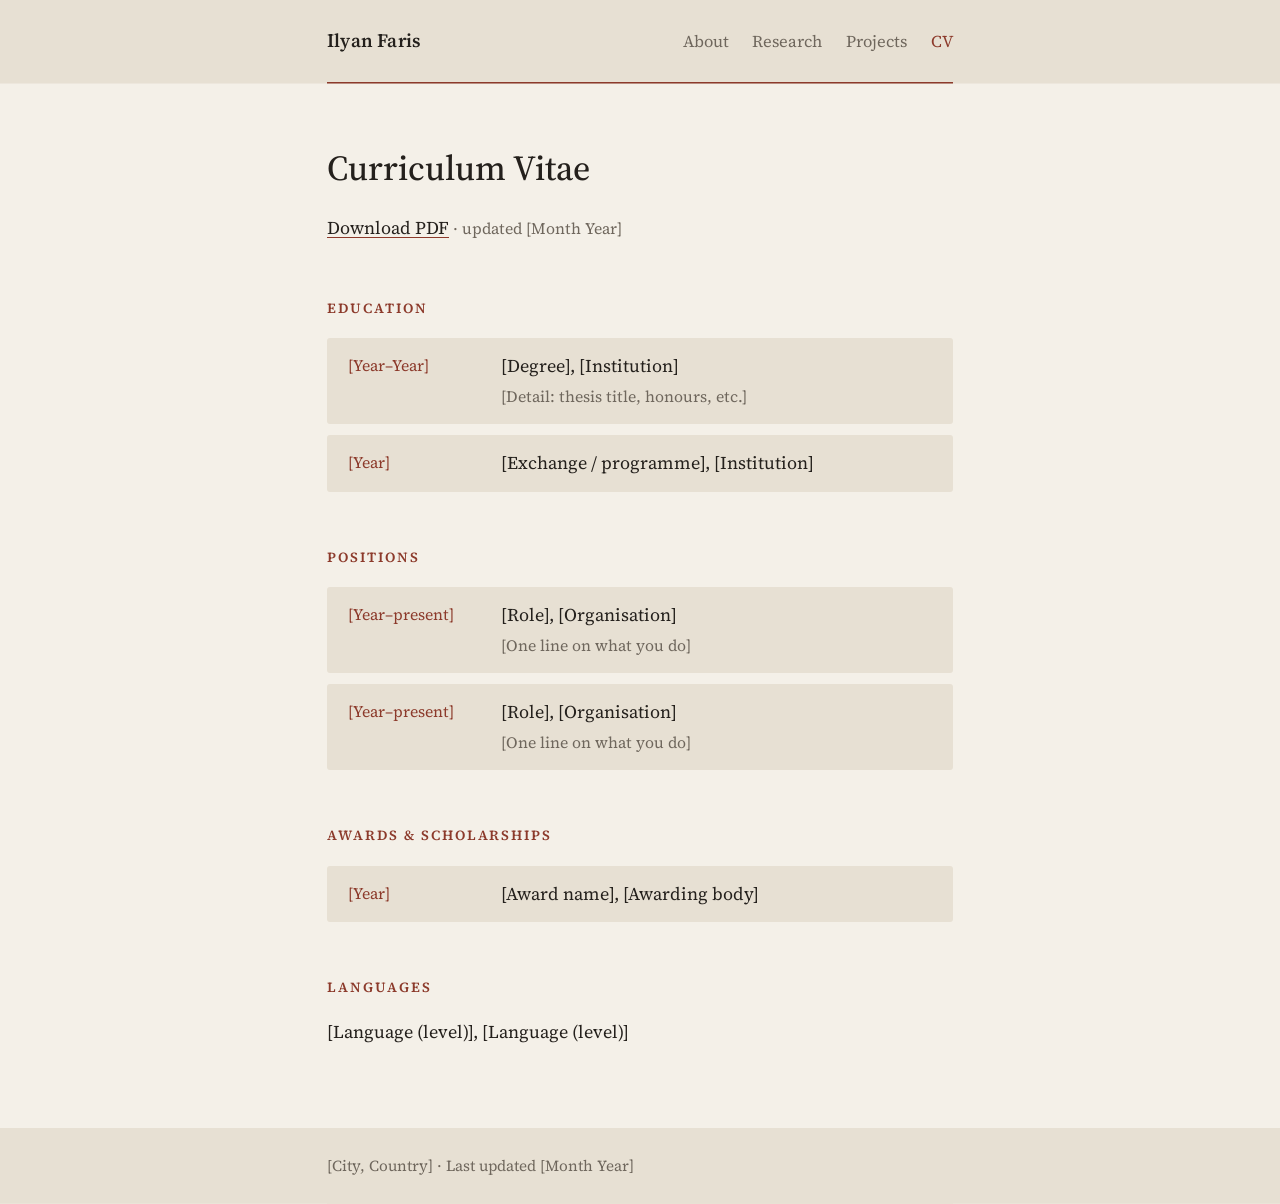
==== cv.html @ 467c17ef "Add files via upload" ====
<!DOCTYPE html>
<html lang="en">
<head>
  <meta charset="utf-8">
  <meta name="viewport" content="width=device-width, initial-scale=1">
  <title>CV — Ilyan Faris</title>
  <link rel="preconnect" href="https://fonts.googleapis.com">
  <link rel="preconnect" href="https://fonts.gstatic.com" crossorigin>
  <link href="https://fonts.googleapis.com/css2?family=Source+Serif+4:ital,opsz,wght@0,8..60,400;0,8..60,500;0,8..60,600;1,8..60,400&display=swap" rel="stylesheet">
  <link rel="stylesheet" href="style.css">
</head>
<body>
  <div class="wrap">

    <header>
      <a class="name" href="index.html">Ilyan Faris</a>
      <nav>
        <a href="index.html">About</a>
        <a href="research.html">Research</a>
        <a href="projects.html">Projects</a>
        <a href="cv.html" class="current">CV</a>
      </nav>
    </header>

    <main>
      <h1>Curriculum Vitae</h1>
      <p><a href="cv.pdf">Download PDF</a> <span class="muted small">&middot; updated [Month Year]</span></p>

      <h2>Education</h2>
      <div class="row">
        <div class="when">[Year–Year]</div>
        <div>[Degree], [Institution]<br><span class="muted small">[Detail: thesis title, honours, etc.]</span></div>
      </div>
      <div class="row">
        <div class="when">[Year]</div>
        <div>[Exchange / programme], [Institution]</div>
      </div>

      <h2>Positions</h2>
      <div class="row">
        <div class="when">[Year–present]</div>
        <div>[Role], [Organisation]<br><span class="muted small">[One line on what you do]</span></div>
      </div>
      <div class="row">
        <div class="when">[Year–present]</div>
        <div>[Role], [Organisation]<br><span class="muted small">[One line on what you do]</span></div>
      </div>

      <h2>Awards &amp; scholarships</h2>
      <div class="row">
        <div class="when">[Year]</div>
        <div>[Award name], [Awarding body]</div>
      </div>

      <h2>Languages</h2>
      <p>[Language (level)], [Language (level)]</p>
    </main>

    <footer>
      [City, Country] &middot; Last updated [Month Year]
    </footer>

  </div>
</body>
</html>
---- style.css ----
/* ---------- Colours (60 / 30 / 10) ----------
   To try another palette, swap these three lines:
   Navy + amber (current):  #141a24  #222c3b  #e3a857
   Forest + brass:          #141c19  #22302a  #d4b06a
   Plum + coral:            #1b1620  #2c2433  #e8876b
------------------------------------------------- */
:root {
  --base:   #f4f0e8;   /* 60% — page background */
  --mid:    #e7e0d3;   /* 30% — header, footer, list panels */
  --accent: #8c3a2b;   /* 10% — links, labels, highlights */

  --text:  #24201c;
  --muted: #6f675d;
  --line:  #d6cdbd;
}

* { box-sizing: border-box; }

html { font-size: 18px; }

body {
  margin: 0;
  background: var(--base);
  color: var(--text);
  font-family: "Source Serif 4", Georgia, "Times New Roman", serif;
  line-height: 1.65;
  -webkit-font-smoothing: antialiased;
}

.wrap {
  max-width: 680px;
  margin: 0 auto;
  padding: 0 1.5rem;
}

/* ---------- Header band (full width) ---------- */
header {
  display: flex;
  flex-wrap: wrap;
  justify-content: space-between;
  align-items: baseline;
  gap: 0.5rem 1.5rem;
  padding: 1.4rem 0;
  margin-bottom: 3.5rem;
  background: var(--mid);
  box-shadow: 0 0 0 100vmax var(--mid);
  clip-path: inset(0 -100vmax);
  border-bottom: 2px solid var(--accent);
}

.name {
  font-size: 1.05rem;
  font-weight: 600;
  color: var(--text);
  text-decoration: none;
  letter-spacing: 0.01em;
}

nav a {
  color: var(--muted);
  text-decoration: none;
  margin-left: 1.1rem;
  font-size: 0.92rem;
  padding-bottom: 2px;
}
nav a:first-child { margin-left: 0; }
nav a:hover { color: var(--text); }
nav a.current {
  color: var(--accent);
}

/* ---------- Type ---------- */
h1 {
  font-size: 1.95rem;
  font-weight: 500;
  line-height: 1.25;
  margin: 0 0 1.25rem;
}

h2 {
  font-size: 0.78rem;
  font-weight: 600;
  text-transform: uppercase;
  letter-spacing: 0.14em;
  color: var(--accent);
  margin: 3rem 0 1rem;
}

p { margin: 0 0 1.1rem; }

a {
  color: var(--text);
  text-decoration: underline;
  text-decoration-color: var(--accent);
  text-underline-offset: 3px;
  text-decoration-thickness: 1px;
}
a:hover { color: var(--accent); }

.muted { color: var(--muted); }
.small { font-size: 0.88rem; }

/* ---------- Lists of works (panels) ---------- */
.entries {
  list-style: none;
  padding: 0;
  margin: 0;
  display: grid;
  gap: 0.6rem;
}

.entries li {
  background: var(--mid);
  padding: 0.95rem 1.15rem;
  border-left: 2px solid var(--line);
  border-radius: 3px;
}
.entries li:hover { border-left-color: var(--accent); }

.entry-title { display: block; }

.entry-meta {
  display: block;
  color: var(--muted);
  font-size: 0.88rem;
  margin-top: 0.15rem;
}

/* ---------- Two-column rows (CV) ---------- */
.row {
  display: grid;
  grid-template-columns: 7.5rem 1fr;
  gap: 1rem;
  padding: 0.75rem 1.15rem;
  background: var(--mid);
  border-radius: 3px;
  margin-bottom: 0.6rem;
}
.row .when {
  color: var(--accent);
  font-size: 0.88rem;
  padding-top: 0.1rem;
}

/* ---------- Footer band (full width) ---------- */
footer {
  margin-top: 4.5rem;
  padding: 1.4rem 0;
  background: var(--mid);
  box-shadow: 0 0 0 100vmax var(--mid);
  clip-path: inset(0 -100vmax);
  color: var(--muted);
  font-size: 0.85rem;
}

/* ---------- Mobile ---------- */
@media (max-width: 560px) {
  html { font-size: 17px; }
  header { margin-bottom: 2.5rem; }
  nav a { margin-left: 0; margin-right: 1rem; }
  .row { grid-template-columns: 1fr; gap: 0; }
}
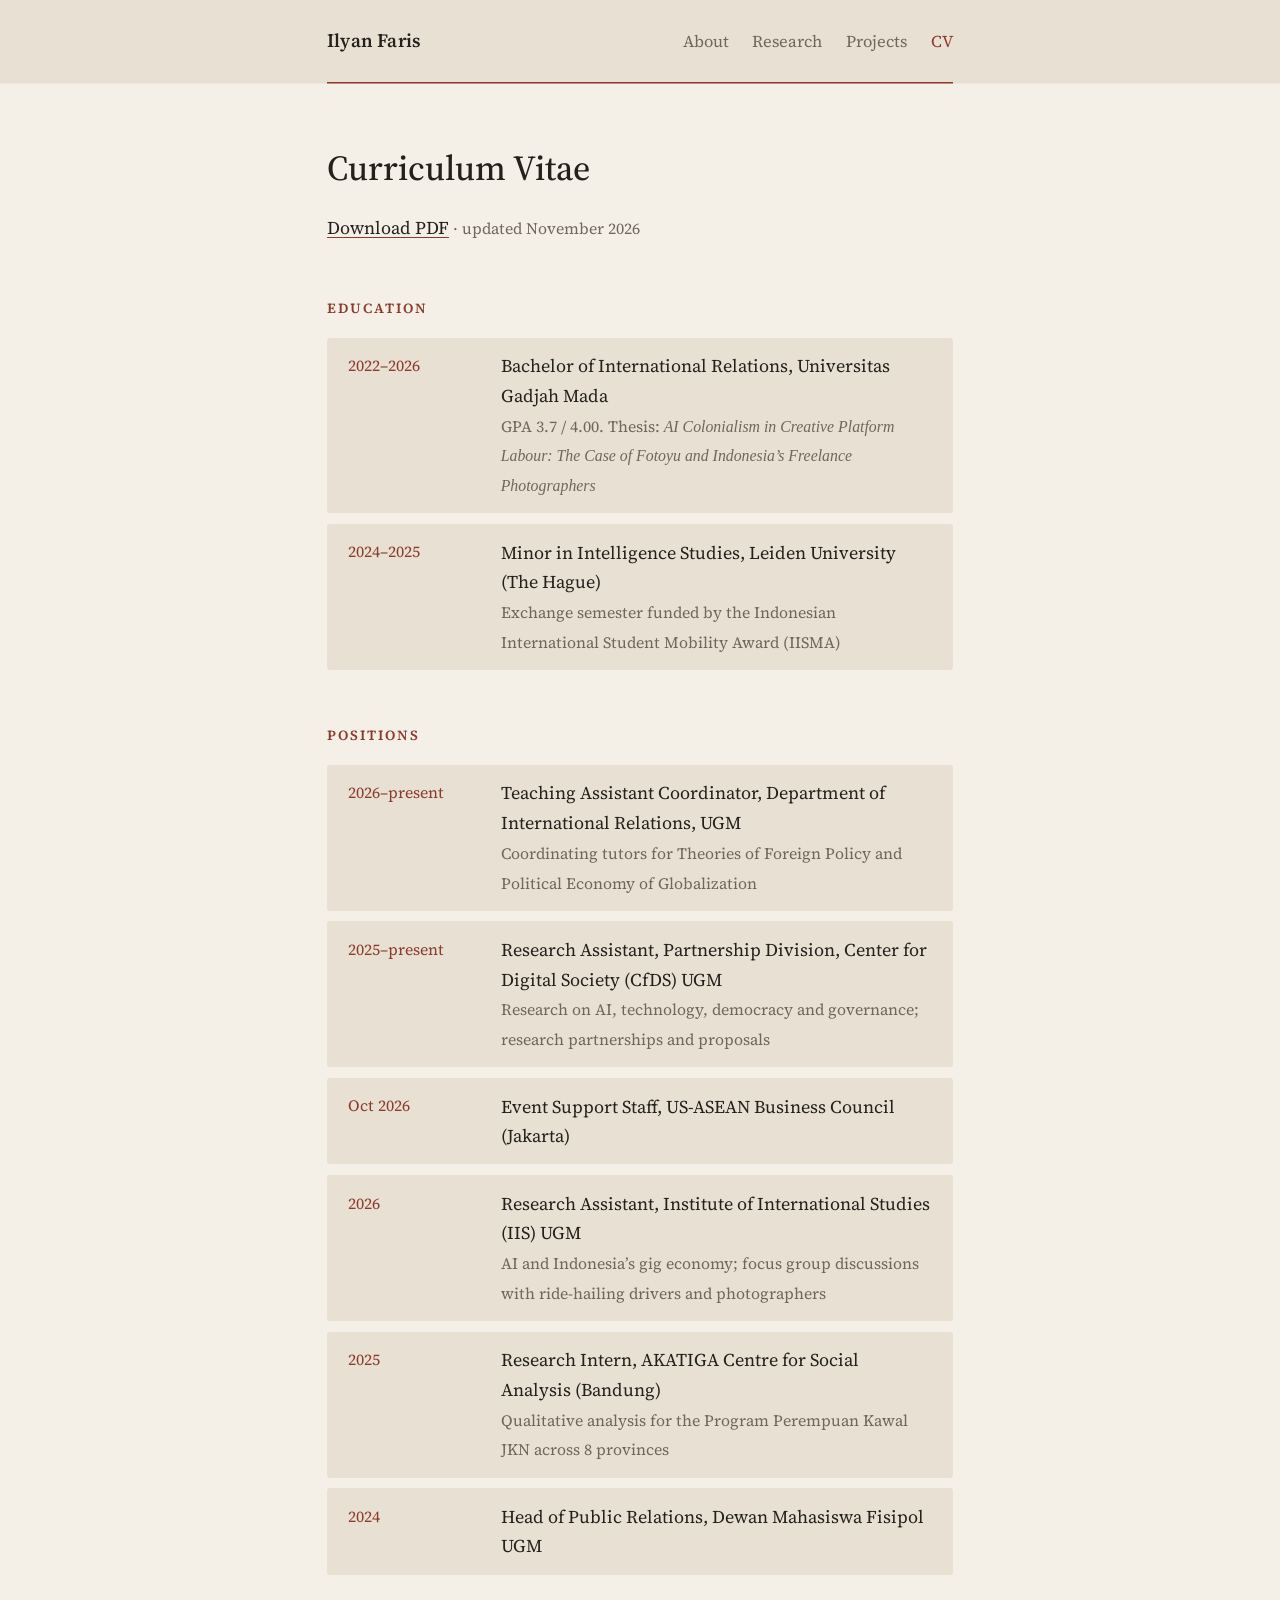
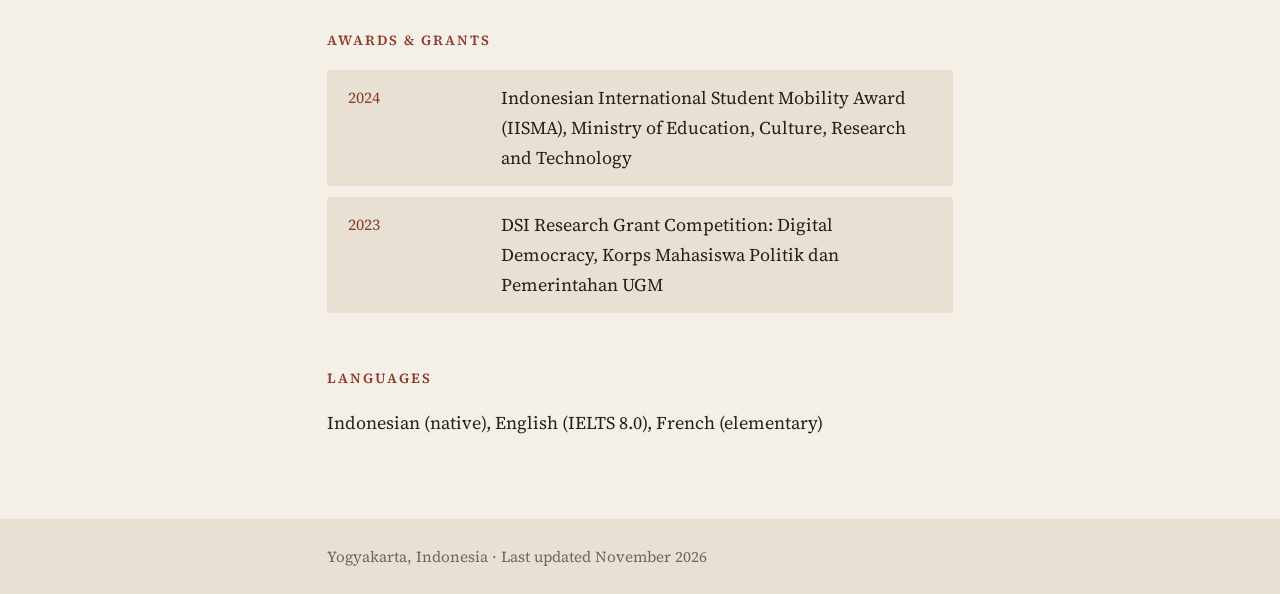
==== commit 75e3406f: "Add files via upload" ====
--- a/cv.html
+++ b/cv.html
@@ -24,40 +24,60 @@
 
     <main>
       <h1>Curriculum Vitae</h1>
-      <p><a href="cv.pdf">Download PDF</a> <span class="muted small">&middot; updated [Month Year]</span></p>
+      <p><a href="cv.pdf">Download PDF</a> <span class="muted small">&middot; updated November 2026</span></p>
 
       <h2>Education</h2>
       <div class="row">
-        <div class="when">[Year–Year]</div>
-        <div>[Degree], [Institution]<br><span class="muted small">[Detail: thesis title, honours, etc.]</span></div>
+        <div class="when">2022&ndash;2026</div>
+        <div>Bachelor of International Relations, Universitas Gadjah Mada<br><span class="muted small">GPA 3.7 / 4.00. Thesis: <em>AI Colonialism in Creative Platform Labour: The Case of Fotoyu and Indonesia&rsquo;s Freelance Photographers</em></span></div>
       </div>
       <div class="row">
-        <div class="when">[Year]</div>
-        <div>[Exchange / programme], [Institution]</div>
+        <div class="when">2024&ndash;2025</div>
+        <div>Minor in Intelligence Studies, Leiden University (The Hague)<br><span class="muted small">Exchange semester funded by the Indonesian International Student Mobility Award (IISMA)</span></div>
       </div>
 
       <h2>Positions</h2>
       <div class="row">
-        <div class="when">[Year–present]</div>
-        <div>[Role], [Organisation]<br><span class="muted small">[One line on what you do]</span></div>
+        <div class="when">2026&ndash;present</div>
+        <div>Teaching Assistant Coordinator, Department of International Relations, UGM<br><span class="muted small">Coordinating tutors for Theories of Foreign Policy and Political Economy of Globalization</span></div>
       </div>
       <div class="row">
-        <div class="when">[Year–present]</div>
-        <div>[Role], [Organisation]<br><span class="muted small">[One line on what you do]</span></div>
+        <div class="when">2025&ndash;present</div>
+        <div>Research Assistant, Partnership Division, Center for Digital Society (CfDS) UGM<br><span class="muted small">Research on AI, technology, democracy and governance; research partnerships and proposals</span></div>
+      </div>
+      <div class="row">
+        <div class="when">Oct 2026</div>
+        <div>Event Support Staff, US-ASEAN Business Council (Jakarta)</div>
+      </div>
+      <div class="row">
+        <div class="when">2026</div>
+        <div>Research Assistant, Institute of International Studies (IIS) UGM<br><span class="muted small">AI and Indonesia&rsquo;s gig economy; focus group discussions with ride-hailing drivers and photographers</span></div>
+      </div>
+      <div class="row">
+        <div class="when">2025</div>
+        <div>Research Intern, AKATIGA Centre for Social Analysis (Bandung)<br><span class="muted small">Qualitative analysis for the Program Perempuan Kawal JKN across 8 provinces</span></div>
+      </div>
+      <div class="row">
+        <div class="when">2024</div>
+        <div>Head of Public Relations, Dewan Mahasiswa Fisipol UGM</div>
       </div>
 
-      <h2>Awards &amp; scholarships</h2>
+      <h2>Awards &amp; grants</h2>
       <div class="row">
-        <div class="when">[Year]</div>
-        <div>[Award name], [Awarding body]</div>
+        <div class="when">2024</div>
+        <div>Indonesian International Student Mobility Award (IISMA), Ministry of Education, Culture, Research and Technology</div>
+      </div>
+      <div class="row">
+        <div class="when">2023</div>
+        <div>DSI Research Grant Competition: Digital Democracy, Korps Mahasiswa Politik dan Pemerintahan UGM</div>
       </div>
 
       <h2>Languages</h2>
-      <p>[Language (level)], [Language (level)]</p>
+      <p>Indonesian (native), English (IELTS 8.0), French (elementary)</p>
     </main>
 
     <footer>
-      [City, Country] &middot; Last updated [Month Year]
+      Yogyakarta, Indonesia &middot; Last updated November 2026
     </footer>
 
   </div>
--- a/style.css
+++ b/style.css
@@ -67,6 +67,15 @@
 nav a:hover { color: var(--text); }
 nav a.current {
   color: var(--accent);
+}
+
+/* ---------- Photo ---------- */
+.photo {
+  display: block;
+  width: 100%;
+  height: auto;
+  border-radius: 3px;
+  margin: 0 0 2.5rem;
 }
 
 /* ---------- Type ---------- */
